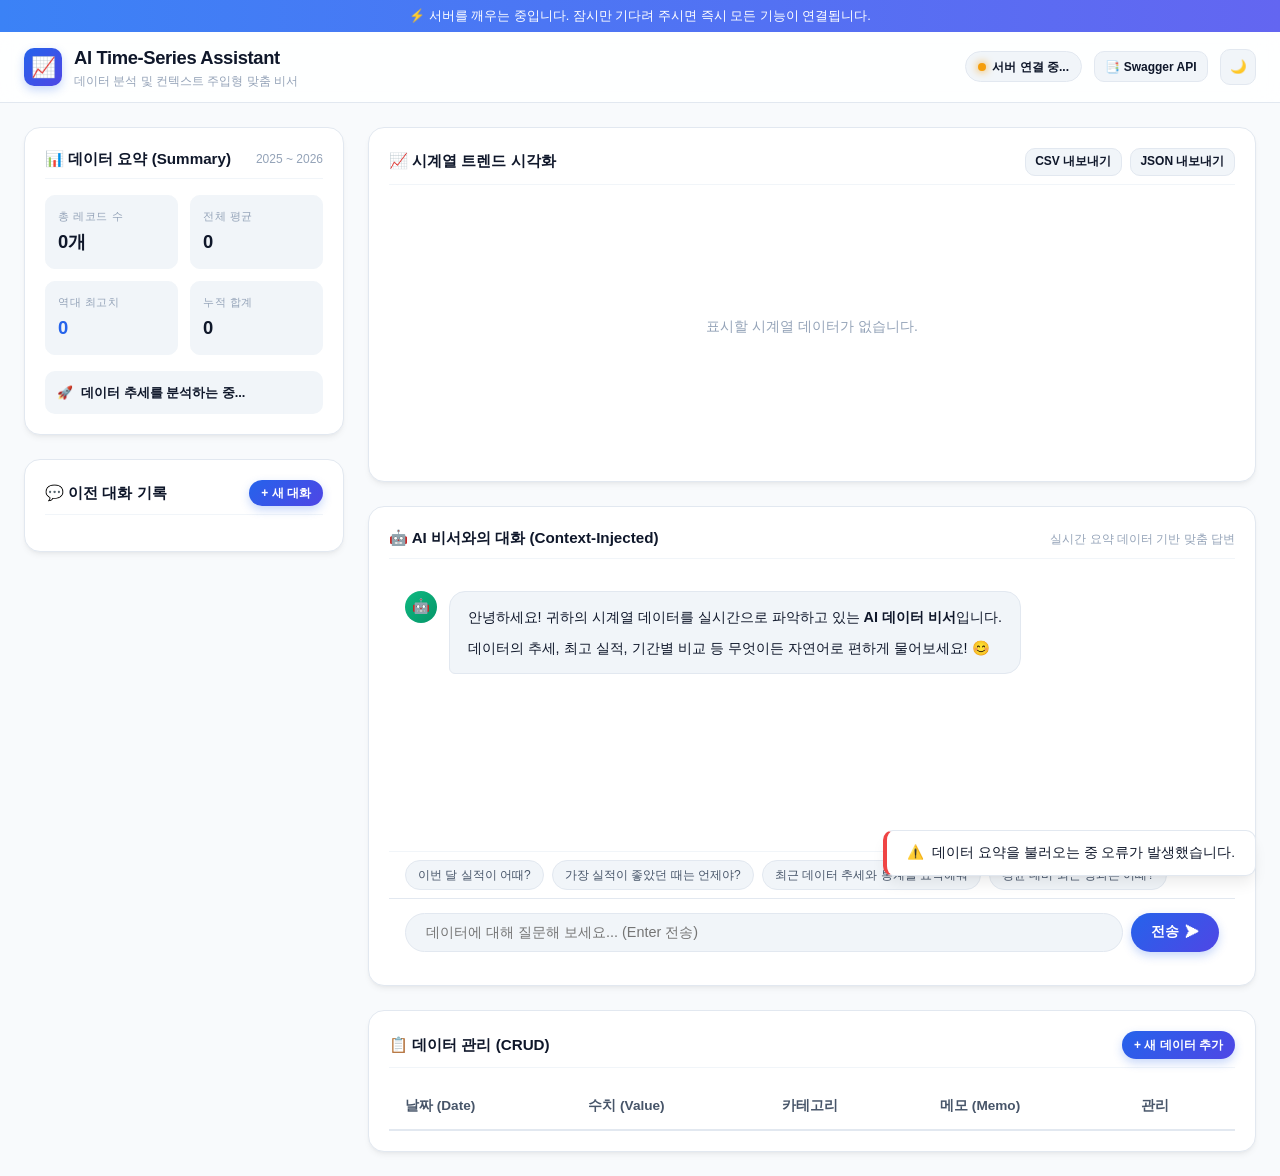
==== M1-2/과제산출물/index.html @ f73e7395 "feat: implement full-stack AI agent assistant project structure with backend APIs and UI dashboard" ====
<!DOCTYPE html>
<html lang="ko" data-theme="light">
<head>
  <meta charset="UTF-8">
  <meta name="viewport" content="width=device-width, initial-scale=1.0">
  <title>Time-Series AI Assistant | 시계열 데이터 기반 맞춤형 AI 비서</title>
  <meta name="description" content="시계열 데이터를 실시간 분석하고 컨텍스트를 주입하여 맞춤형 인사이트와 대화를 제공하는 나만의 AI 비서 서비스">
  <link rel="stylesheet" href="css/style.css">
</head>
<body>

  <!-- 콜드스타트 완화 안내 배너 (Render 무료티어 슬립 대비) -->
  <div class="coldstart-banner" id="coldstartBanner">
    <span>⚡ 서버를 깨우는 중입니다. 잠시만 기다려 주시면 즉시 모든 기능이 연결됩니다.</span>
  </div>

  <!-- 상단 네비게이션 헤더 -->
  <header class="app-header">
    <div class="header-brand">
      <div class="brand-icon">📈</div>
      <div>
        <h1 class="brand-title">AI Time-Series Assistant</h1>
        <div class="brand-subtitle">데이터 분석 및 컨텍스트 주입형 맞춤 비서</div>
      </div>
    </div>
    <div class="header-actions">
      <div class="status-badge" id="serverStatusBadge">
        <span class="status-dot"></span>
        <span>연결 확인 중...</span>
      </div>
      <a href="/docs" target="_blank" class="btn-secondary" style="text-decoration:none; font-size:0.75rem; padding:0.35rem 0.65rem;">
        📑 Swagger API
      </a>
      <button class="btn-icon" id="themeToggleBtn" title="다크/라이트 모드 전환" aria-label="테마 전환">
        🌙
      </button>
    </div>
  </header>

  <!-- 메인 대시보드 컨테이너 -->
  <main class="app-container">
    
    <!-- 좌측 사이드바: 데이터 요약 & 대화 기록 -->
    <aside class="sidebar">
      
      <!-- 1. 데이터 요약 통계 카드 -->
      <section class="card" id="summaryCard">
        <div class="card-header">
          <h2 class="card-title">📊 데이터 요약 (Summary)</h2>
          <span style="font-size:0.75rem; color:var(--text-muted);" id="summaryPeriod">2025 ~ 2026</span>
        </div>

        <div class="metrics-grid">
          <div class="metric-box">
            <div class="metric-label">총 레코드 수</div>
            <div class="metric-value" id="metricCount">0개</div>
          </div>
          <div class="metric-box">
            <div class="metric-label">전체 평균</div>
            <div class="metric-value" id="metricAverage">0</div>
          </div>
          <div class="metric-box">
            <div class="metric-label">역대 최고치</div>
            <div class="metric-value" id="metricMax" style="color:var(--accent-primary);">0</div>
          </div>
          <div class="metric-box">
            <div class="metric-label">누적 합계</div>
            <div class="metric-value" id="metricTotal">0</div>
          </div>
        </div>

        <div class="trend-badge-box" id="trendBadgeBox">
          <span>🚀</span>
          <span id="trendText">데이터 추세를 분석하는 중...</span>
        </div>
      </section>

      <!-- 2. 대화 기록 목록 패널 -->
      <section class="card" id="conversationPanel">
        <div class="card-header">
          <h2 class="card-title">💬 이전 대화 기록</h2>
          <button class="btn-primary" id="newChatBtn" style="padding:0.3rem 0.75rem; font-size:0.75rem;">
            + 새 대화
          </button>
        </div>
        <div class="conversation-list" id="conversationList">
          <!-- 대화 세션 목록이 동적으로 렌더링됩니다 -->
        </div>
      </section>

    </aside>

    <!-- 우측 메인 영역: 시계열 차트, AI 채팅, 데이터 관리 테이블 -->
    <section class="main-content">

      <!-- 3. 시계열 데이터 시각화 차트 -->
      <section class="card">
        <div class="card-header">
          <h2 class="card-title">📈 시계열 트렌드 시각화</h2>
          <div style="display:flex; gap:0.5rem;">
            <button class="btn-secondary" id="exportCsvBtn" style="font-size:0.75rem; padding:0.3rem 0.6rem;">CSV 내보내기</button>
            <button class="btn-secondary" id="exportJsonBtn" style="font-size:0.75rem; padding:0.3rem 0.6rem;">JSON 내보내기</button>
          </div>
        </div>
        <div class="chart-container">
          <canvas id="timeSeriesChart"></canvas>
        </div>
      </section>

      <!-- 4. 데이터 기반 AI 채팅 인터페이스 -->
      <section class="card chat-section">
        <div class="card-header">
          <h2 class="card-title">🤖 AI 비서와의 대화 (Context-Injected)</h2>
          <span style="font-size:0.75rem; color:var(--text-muted);">실시간 요약 데이터 기반 맞춤 답변</span>
        </div>

        <!-- 채팅 메시지 창 -->
        <div class="chat-messages" id="chatMessages">
          <div class="message-bubble assistant">
            <div class="avatar">🤖</div>
            <div class="bubble-content">
              <p>안녕하세요! 귀하의 시계열 데이터를 실시간으로 파악하고 있는 <strong>AI 데이터 비서</strong>입니다.</p>
              <p>데이터의 추세, 최고 실적, 기간별 비교 등 무엇이든 자연어로 편하게 물어보세요! 😊</p>
            </div>
          </div>
        </div>

        <!-- 추천 질문 칩 (Quick Prompt Chips) -->
        <div class="prompt-chips" id="promptChips">
          <button class="chip-btn">이번 달 실적이 어때?</button>
          <button class="chip-btn">가장 실적이 좋았던 때는 언제야?</button>
          <button class="chip-btn">최근 데이터 추세와 통계를 요약해줘</button>
          <button class="chip-btn">평균 대비 최근 성과는 어때?</button>
        </div>

        <!-- 입력창 -->
        <div class="chat-input-box">
          <input type="text" id="chatInput" class="chat-input" placeholder="데이터에 대해 질문해 보세요... (Enter 전송)" autocomplete="off">
          <button class="btn-primary" id="sendBtn">
            <span>전송</span>
            <span>➤</span>
          </button>
        </div>
      </section>

      <!-- 5. 데이터 관리 (CRUD) 테이블 -->
      <section class="card">
        <div class="card-header">
          <h2 class="card-title">📋 데이터 관리 (CRUD)</h2>
          <button class="btn-primary" id="openAddModalBtn" style="font-size:0.75rem; padding:0.35rem 0.75rem;">
            + 새 데이터 추가
          </button>
        </div>

        <div class="data-table-wrapper">
          <table class="data-table">
            <thead>
              <tr>
                <th>날짜 (Date)</th>
                <th>수치 (Value)</th>
                <th>카테고리</th>
                <th>메모 (Memo)</th>
                <th style="width:110px;">관리</th>
              </tr>
            </thead>
            <tbody id="dataTableBody">
              <!-- 데이터 행이 동적으로 렌더링됩니다 -->
            </tbody>
          </table>
        </div>
      </section>

    </section>

  </main>

  <!-- 데이터 추가/수정 모달 -->
  <div class="modal-overlay" id="dataModal">
    <div class="modal-card">
      <div class="card-header">
        <h3 class="card-title" id="dataModalTitle">새 데이터 추가</h3>
        <button class="btn-icon" id="closeModalBtn" style="width:28px; height:28px;">✕</button>
      </div>
      <form id="dataForm">
        <div class="form-group">
          <label for="inputDate">날짜 (YYYY-MM-DD) *</label>
          <input type="date" id="inputDate" class="form-input" required>
        </div>
        <div class="form-group">
          <label for="inputValue">수치 (Value) *</label>
          <input type="number" step="any" id="inputValue" class="form-input" placeholder="예: 850" required>
        </div>
        <div class="form-group">
          <label for="inputCategory">카테고리</label>
          <select id="inputCategory" class="form-input">
            <option value="개발">개발</option>
            <option value="기획">기획</option>
            <option value="설계">설계</option>
            <option value="테스트">테스트</option>
            <option value="UI">UI/UX</option>
            <option value="DB">DB</option>
            <option value="데브옵스">데브옵스</option>
            <option value="문서화">문서화</option>
            <option value="학습">학습</option>
            <option value="일반">일반</option>
          </select>
        </div>
        <div class="form-group">
          <label for="inputMemo">메모 (Memo) *</label>
          <input type="text" id="inputMemo" class="form-input" placeholder="예: 일일 마일스톤 완료" required>
        </div>
        <div class="modal-actions">
          <button type="button" class="btn-secondary" id="cancelModalBtn">취소</button>
          <button type="submit" class="btn-primary">저장하기</button>
        </div>
      </form>
    </div>
  </div>

  <!-- 토스트 알림 컨테이너 -->
  <div class="toast-container" id="toastContainer"></div>

  <!-- 스크립트 로드 -->
  <script src="js/api.js"></script>
  <script src="js/chart.js"></script>
  <script src="js/app.js"></script>
</body>
</html>
---- M1-2/과제산출물/css/style.css ----
/* ==========================================================================
   AI Agent Assistant - Modern Design System (Tokens & Styles)
   ========================================================================== */

:root {
  /* 라이트 테마 변수 */
  --bg-primary: #f8fafc;
  --bg-surface: #ffffff;
  --bg-surface-glass: rgba(255, 255, 255, 0.85);
  --bg-surface-elevated: #ffffff;
  --bg-input: #f1f5f9;
  
  --border-color: #e2e8f0;
  --border-color-light: #f1f5f9;
  --border-focus: #3b82f6;

  --text-primary: #0f172a;
  --text-secondary: #475569;
  --text-muted: #94a3b8;
  --text-on-accent: #ffffff;

  --accent-primary: #2563eb;
  --accent-primary-hover: #1d4ed8;
  --accent-gradient: linear-gradient(135deg, #2563eb 0%, #4f46e5 100%);
  --accent-glow: rgba(37, 99, 235, 0.25);

  --badge-trend-up: #10b981;
  --badge-trend-down: #ef4444;
  --badge-trend-neutral: #64748b;

  --card-shadow: 0 4px 6px -1px rgba(0, 0, 0, 0.05), 0 2px 4px -2px rgba(0, 0, 0, 0.05);
  --card-shadow-lg: 0 10px 15px -3px rgba(0, 0, 0, 0.08), 0 4px 6px -4px rgba(0, 0, 0, 0.05);
  
  --radius-sm: 6px;
  --radius-md: 10px;
  --radius-lg: 16px;
  --radius-full: 9999px;

  --transition-fast: 0.15s ease;
  --transition-normal: 0.25s ease;
}

[data-theme="dark"] {
  /* 다크 테마 변수 */
  --bg-primary: #090d16;
  --bg-surface: #111827;
  --bg-surface-glass: rgba(17, 24, 39, 0.85);
  --bg-surface-elevated: #1f2937;
  --bg-input: #1e293b;

  --border-color: #334155;
  --border-color-light: #1e293b;
  --border-focus: #60a5fa;

  --text-primary: #f8fafc;
  --text-secondary: #cbd5e1;
  --text-muted: #64748b;
  --text-on-accent: #ffffff;

  --accent-primary: #3b82f6;
  --accent-primary-hover: #60a5fa;
  --accent-gradient: linear-gradient(135deg, #3b82f6 0%, #6366f1 100%);
  --accent-glow: rgba(59, 130, 246, 0.35);

  --card-shadow: 0 4px 6px -1px rgba(0, 0, 0, 0.3);
  --card-shadow-lg: 0 10px 20px -3px rgba(0, 0, 0, 0.5);
}

/* -------------------------------------------------------------
   기본 리셋 & 레이아웃
   ------------------------------------------------------------- */
* {
  box-sizing: border-box;
  margin: 0;
  padding: 0;
}

body {
  font-family: -apple-system, BlinkMacSystemFont, "Segoe UI", Roboto, "Helvetica Neue", Arial, sans-serif;
  background-color: var(--bg-primary);
  color: var(--text-primary);
  line-height: 1.5;
  transition: background-color var(--transition-normal), color var(--transition-normal);
  min-height: 100vh;
  display: flex;
  flex-direction: column;
}

/* -------------------------------------------------------------
   상단 네비게이션 헤더 & 알림 배너
   ------------------------------------------------------------- */
.app-header {
  position: sticky;
  top: 0;
  z-index: 100;
  background: var(--bg-surface-glass);
  backdrop-filter: blur(12px);
  border-bottom: 1px solid var(--border-color);
  padding: 0.75rem 1.5rem;
  display: flex;
  align-items: center;
  justify-content: space-between;
}

.header-brand {
  display: flex;
  align-items: center;
  gap: 0.75rem;
}

.brand-icon {
  width: 38px;
  height: 38px;
  background: var(--accent-gradient);
  border-radius: var(--radius-md);
  display: flex;
  align-items: center;
  justify-content: center;
  color: #fff;
  font-size: 1.25rem;
  box-shadow: 0 4px 10px var(--accent-glow);
}

.brand-title {
  font-size: 1.15rem;
  font-weight: 700;
  letter-spacing: -0.02em;
}

.brand-subtitle {
  font-size: 0.75rem;
  color: var(--text-muted);
}

.header-actions {
  display: flex;
  align-items: center;
  gap: 0.75rem;
}

.status-badge {
  display: flex;
  align-items: center;
  gap: 0.4rem;
  font-size: 0.75rem;
  font-weight: 600;
  padding: 0.35rem 0.75rem;
  border-radius: var(--radius-full);
  background: var(--bg-input);
  border: 1px solid var(--border-color);
}

.status-dot {
  width: 8px;
  height: 8px;
  border-radius: 50%;
  background: #10b981;
  box-shadow: 0 0 8px #10b981;
}

.status-dot.loading {
  background: #f59e0b;
  box-shadow: 0 0 8px #f59e0b;
  animation: pulse 1.5s infinite;
}

@keyframes pulse {
  0%, 100% { opacity: 1; }
  50% { opacity: 0.4; }
}

.btn-icon {
  background: var(--bg-input);
  border: 1px solid var(--border-color);
  color: var(--text-secondary);
  width: 36px;
  height: 36px;
  border-radius: var(--radius-md);
  display: flex;
  align-items: center;
  justify-content: center;
  cursor: pointer;
  transition: all var(--transition-fast);
}

.btn-icon:hover {
  background: var(--bg-surface-elevated);
  color: var(--text-primary);
  border-color: var(--border-focus);
}

/* 콜드스타트 안내 바 */
.coldstart-banner {
  background: linear-gradient(90deg, #3b82f6 0%, #6366f1 100%);
  color: #ffffff;
  font-size: 0.8rem;
  padding: 0.4rem 1.5rem;
  text-align: center;
  display: flex;
  align-items: center;
  justify-content: center;
  gap: 0.5rem;
}

/* -------------------------------------------------------------
   메인 대시보드 그리드 레이아웃
   ------------------------------------------------------------- */
.app-container {
  flex: 1;
  max-width: 1440px;
  margin: 0 auto;
  padding: 1.5rem;
  width: 100%;
  display: grid;
  grid-template-columns: 320px 1fr;
  gap: 1.5rem;
}

@media (max-width: 1024px) {
  .app-container {
    grid-template-columns: 1fr;
  }
}

/* -------------------------------------------------------------
   좌측 사이드바: 대화 기록 & 데이터 요약 카드
   ------------------------------------------------------------- */
.sidebar {
  display: flex;
  flex-direction: column;
  gap: 1.5rem;
}

.card {
  background: var(--bg-surface);
  border: 1px solid var(--border-color);
  border-radius: var(--radius-lg);
  box-shadow: var(--card-shadow);
  padding: 1.25rem;
  transition: all var(--transition-fast);
}

.card-header {
  display: flex;
  align-items: center;
  justify-content: space-between;
  margin-bottom: 1rem;
  padding-bottom: 0.5rem;
  border-bottom: 1px solid var(--border-color-light);
}

.card-title {
  font-size: 0.95rem;
  font-weight: 700;
  display: flex;
  align-items: center;
  gap: 0.5rem;
}

/* 통계 요약 메트릭 그리드 */
.metrics-grid {
  display: grid;
  grid-template-columns: repeat(2, 1fr);
  gap: 0.75rem;
  margin-bottom: 1rem;
}

.metric-box {
  background: var(--bg-input);
  border-radius: var(--radius-md);
  padding: 0.75rem;
  border: 1px solid var(--border-color-light);
}

.metric-label {
  font-size: 0.7rem;
  color: var(--text-muted);
  text-transform: uppercase;
  letter-spacing: 0.05em;
}

.metric-value {
  font-size: 1.15rem;
  font-weight: 800;
  margin-top: 0.2rem;
  color: var(--text-primary);
}

.trend-badge-box {
  background: var(--bg-input);
  border-radius: var(--radius-md);
  padding: 0.75rem;
  font-size: 0.8rem;
  display: flex;
  align-items: center;
  gap: 0.5rem;
  font-weight: 600;
}

/* 대화 목록 */
.conversation-list {
  display: flex;
  flex-direction: column;
  gap: 0.5rem;
  max-height: 280px;
  overflow-y: auto;
}

.conversation-item {
  display: flex;
  align-items: center;
  justify-content: space-between;
  padding: 0.65rem 0.85rem;
  background: var(--bg-input);
  border-radius: var(--radius-md);
  cursor: pointer;
  border: 1px solid transparent;
  transition: all var(--transition-fast);
}

.conversation-item:hover, .conversation-item.active {
  background: var(--bg-surface-elevated);
  border-color: var(--accent-primary);
}

.conv-title {
  font-size: 0.85rem;
  font-weight: 500;
  white-space: nowrap;
  overflow: hidden;
  text-overflow: ellipsis;
  max-width: 180px;
}

.conv-date {
  font-size: 0.7rem;
  color: var(--text-muted);
}

.btn-delete-conv {
  background: none;
  border: none;
  color: var(--text-muted);
  cursor: pointer;
  padding: 0.2rem;
  border-radius: var(--radius-sm);
}

.btn-delete-conv:hover {
  color: #ef4444;
}

/* -------------------------------------------------------------
   우측 메인 영역: 차트 + AI 챗봇 + 데이터 테이블
   ------------------------------------------------------------- */
.main-content {
  display: flex;
  flex-direction: column;
  gap: 1.5rem;
}

/* 시계열 차트 영역 */
.chart-container {
  position: relative;
  width: 100%;
  height: 260px;
}

canvas#timeSeriesChart {
  width: 100%;
  height: 100%;
}

/* -------------------------------------------------------------
   AI 채팅 인터페이스
   ------------------------------------------------------------- */
.chat-section {
  display: flex;
  flex-direction: column;
  height: 480px;
}

.chat-messages {
  flex: 1;
  overflow-y: auto;
  padding: 1rem;
  display: flex;
  flex-direction: column;
  gap: 1rem;
}

.message-bubble {
  display: flex;
  gap: 0.75rem;
  max-width: 85%;
  animation: fadeIn 0.3s ease;
}

@keyframes fadeIn {
  from { opacity: 0; transform: translateY(6px); }
  to { opacity: 1; transform: translateY(0); }
}

.message-bubble.user {
  align-self: flex-end;
  flex-direction: row-reverse;
}

.message-bubble.assistant {
  align-self: flex-start;
}

.avatar {
  width: 32px;
  height: 32px;
  border-radius: 50%;
  display: flex;
  align-items: center;
  justify-content: center;
  font-size: 0.9rem;
  flex-shrink: 0;
}

.message-bubble.user .avatar {
  background: var(--accent-primary);
  color: #ffffff;
}

.message-bubble.assistant .avatar {
  background: linear-gradient(135deg, #10b981 0%, #059669 100%);
  color: #ffffff;
}

.bubble-content {
  background: var(--bg-input);
  border-radius: var(--radius-lg);
  padding: 0.85rem 1.1rem;
  font-size: 0.9rem;
  line-height: 1.6;
  border: 1px solid var(--border-color);
}

.message-bubble.user .bubble-content {
  background: var(--accent-gradient);
  color: #ffffff;
  border: none;
  border-bottom-right-radius: var(--radius-sm);
}

.message-bubble.assistant .bubble-content {
  border-bottom-left-radius: var(--radius-sm);
}

.bubble-content p {
  margin-bottom: 0.5rem;
}
.bubble-content p:last-child {
  margin-bottom: 0;
}
.bubble-content ul, .bubble-content ol {
  margin-left: 1.25rem;
  margin-bottom: 0.5rem;
}
.bubble-content code {
  background: rgba(0, 0, 0, 0.15);
  padding: 0.15rem 0.35rem;
  border-radius: 4px;
  font-family: monospace;
}

/* 로딩 애니메이션 */
.thinking-indicator {
  display: flex;
  align-items: center;
  gap: 4px;
  padding: 0.5rem 0.85rem;
}

.thinking-dot {
  width: 6px;
  height: 6px;
  background: var(--text-muted);
  border-radius: 50%;
  animation: bounce 1.4s infinite ease-in-out both;
}

.thinking-dot:nth-child(1) { animation-delay: -0.32s; }
.thinking-dot:nth-child(2) { animation-delay: -0.16s; }

@keyframes bounce {
  0%, 80%, 100% { transform: scale(0); }
  40% { transform: scale(1); }
}

/* 추천 질문 칩 */
.prompt-chips {
  display: flex;
  gap: 0.5rem;
  overflow-x: auto;
  padding: 0.5rem 1rem;
  border-top: 1px solid var(--border-color-light);
}

.chip-btn {
  background: var(--bg-input);
  border: 1px solid var(--border-color);
  color: var(--text-secondary);
  font-size: 0.75rem;
  padding: 0.35rem 0.75rem;
  border-radius: var(--radius-full);
  white-space: nowrap;
  cursor: pointer;
  transition: all var(--transition-fast);
}

.chip-btn:hover {
  background: var(--accent-primary);
  color: #fff;
  border-color: var(--accent-primary);
}

/* 채팅 입력창 */
.chat-input-box {
  display: flex;
  gap: 0.5rem;
  padding: 0.85rem 1rem;
  border-top: 1px solid var(--border-color);
}

.chat-input {
  flex: 1;
  background: var(--bg-input);
  border: 1px solid var(--border-color);
  border-radius: var(--radius-full);
  padding: 0.65rem 1.25rem;
  font-size: 0.9rem;
  color: var(--text-primary);
  outline: none;
  transition: border-color var(--transition-fast);
}

.chat-input:focus {
  border-color: var(--border-focus);
}

.btn-primary {
  background: var(--accent-gradient);
  color: #ffffff;
  border: none;
  border-radius: var(--radius-full);
  padding: 0.65rem 1.25rem;
  font-size: 0.85rem;
  font-weight: 600;
  cursor: pointer;
  display: flex;
  align-items: center;
  gap: 0.4rem;
  box-shadow: 0 4px 10px var(--accent-glow);
  transition: all var(--transition-fast);
}

.btn-primary:hover {
  opacity: 0.92;
  transform: translateY(-1px);
}

.btn-secondary {
  background: var(--bg-input);
  color: var(--text-primary);
  border: 1px solid var(--border-color);
  border-radius: var(--radius-md);
  padding: 0.5rem 1rem;
  font-size: 0.85rem;
  font-weight: 600;
  cursor: pointer;
  transition: all var(--transition-fast);
}

.btn-secondary:hover {
  background: var(--bg-surface-elevated);
  border-color: var(--border-focus);
}

/* -------------------------------------------------------------
   데이터 관리 (CRUD) 테이블 영역
   ------------------------------------------------------------- */
.data-table-wrapper {
  overflow-x: auto;
  max-height: 320px;
}

table.data-table {
  width: 100%;
  border-collapse: collapse;
  font-size: 0.85rem;
  text-align: left;
}

table.data-table th {
  position: sticky;
  top: 0;
  background: var(--bg-surface-elevated);
  padding: 0.75rem 1rem;
  border-bottom: 2px solid var(--border-color);
  color: var(--text-secondary);
  font-weight: 600;
}

table.data-table td {
  padding: 0.65rem 1rem;
  border-bottom: 1px solid var(--border-color-light);
}

table.data-table tr:hover {
  background: var(--bg-input);
}

.table-actions {
  display: flex;
  gap: 0.4rem;
}

.btn-table-action {
  background: none;
  border: 1px solid var(--border-color);
  border-radius: var(--radius-sm);
  padding: 0.25rem 0.5rem;
  font-size: 0.75rem;
  cursor: pointer;
  color: var(--text-secondary);
}

.btn-table-action:hover {
  background: var(--bg-surface-elevated);
  border-color: var(--accent-primary);
  color: var(--accent-primary);
}

.btn-table-action.delete:hover {
  border-color: #ef4444;
  color: #ef4444;
}

/* -------------------------------------------------------------
   모달 다이얼로그 (데이터 등록/수정)
   ------------------------------------------------------------- */
.modal-overlay {
  position: fixed;
  top: 0;
  left: 0;
  width: 100vw;
  height: 100vh;
  background: rgba(0, 0, 0, 0.5);
  backdrop-filter: blur(4px);
  z-index: 1000;
  display: flex;
  align-items: center;
  justify-content: center;
  opacity: 0;
  pointer-events: none;
  transition: opacity var(--transition-fast);
}

.modal-overlay.active {
  opacity: 1;
  pointer-events: auto;
}

.modal-card {
  background: var(--bg-surface);
  border: 1px solid var(--border-color);
  border-radius: var(--radius-lg);
  width: 100%;
  max-width: 440px;
  padding: 1.5rem;
  box-shadow: var(--card-shadow-lg);
  transform: scale(0.95);
  transition: transform var(--transition-fast);
}

.modal-overlay.active .modal-card {
  transform: scale(1);
}

.form-group {
  display: flex;
  flex-direction: column;
  gap: 0.4rem;
  margin-bottom: 1rem;
}

.form-group label {
  font-size: 0.8rem;
  font-weight: 600;
  color: var(--text-secondary);
}

.form-input {
  background: var(--bg-input);
  border: 1px solid var(--border-color);
  border-radius: var(--radius-md);
  padding: 0.65rem 0.85rem;
  font-size: 0.85rem;
  color: var(--text-primary);
  outline: none;
}

.form-input:focus {
  border-color: var(--border-focus);
}

.modal-actions {
  display: flex;
  justify-content: flex-end;
  gap: 0.5rem;
  margin-top: 1.5rem;
}

/* 토스트 알림 */
.toast-container {
  position: fixed;
  bottom: 1.5rem;
  right: 1.5rem;
  z-index: 2000;
  display: flex;
  flex-direction: column;
  gap: 0.5rem;
}

.toast {
  background: var(--bg-surface-elevated);
  border: 1px solid var(--border-color);
  border-left: 4px solid var(--accent-primary);
  color: var(--text-primary);
  padding: 0.75rem 1.25rem;
  border-radius: var(--radius-md);
  box-shadow: var(--card-shadow-lg);
  font-size: 0.85rem;
  display: flex;
  align-items: center;
  gap: 0.5rem;
  animation: slideIn 0.3s ease;
}

@keyframes slideIn {
  from { transform: translateX(100%); opacity: 0; }
  to { transform: translateX(0); opacity: 1; }
}
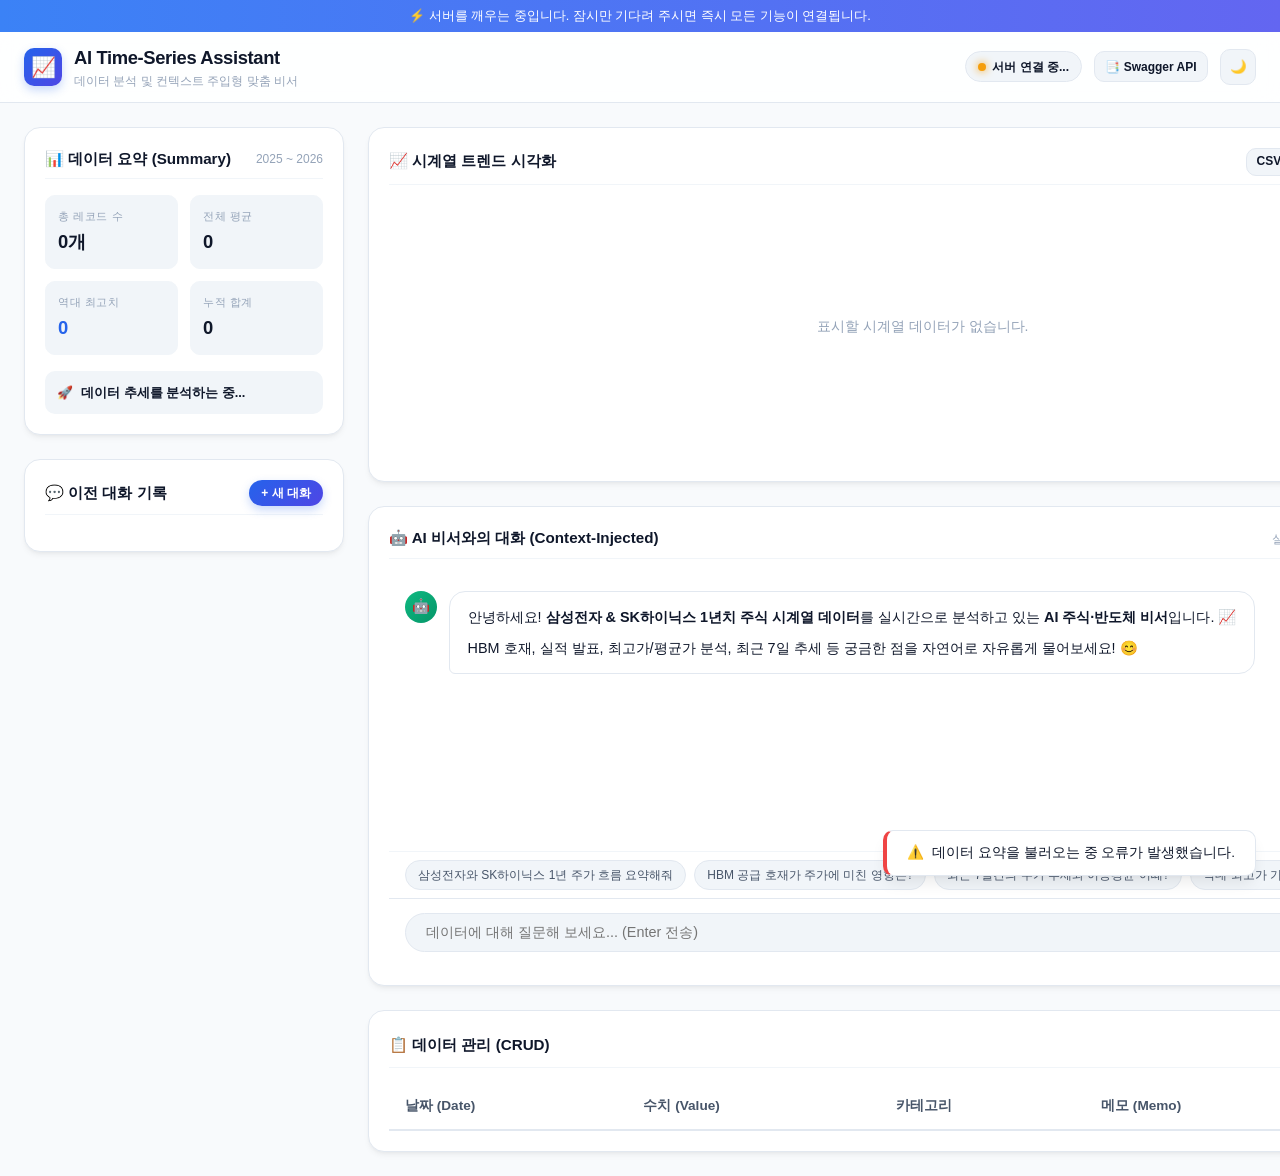
==== commit f9934b62: "feat: update dataset to 1-year Samsung & Hynix stock timeseries" ====
--- a/M1-2/과제산출물/index.html
+++ b/M1-2/과제산출물/index.html
@@ -6,6 +6,12 @@
   <title>Time-Series AI Assistant | 시계열 데이터 기반 맞춤형 AI 비서</title>
   <meta name="description" content="시계열 데이터를 실시간 분석하고 컨텍스트를 주입하여 맞춤형 인사이트와 대화를 제공하는 나만의 AI 비서 서비스">
   <link rel="stylesheet" href="css/style.css">
+  <script>
+    // 배포 환경에서 Render 백엔드 API 주소 연결
+    if (!window.location.origin.includes("localhost") && !window.location.origin.includes("127.0.0.1")) {
+      window.API_BASE_URL = window.API_BASE_URL || "https://codyssey-m1-2.onrender.com";
+    }
+  </script>
 </head>
 <body>
 
@@ -28,7 +34,7 @@
         <span class="status-dot"></span>
         <span>연결 확인 중...</span>
       </div>
-      <a href="/docs" target="_blank" class="btn-secondary" style="text-decoration:none; font-size:0.75rem; padding:0.35rem 0.65rem;">
+      <a href="https://codyssey-m1-2.onrender.com/docs" target="_blank" id="swaggerDocBtn" class="btn-secondary" style="text-decoration:none; font-size:0.75rem; padding:0.35rem 0.65rem;">
         📑 Swagger API
       </a>
       <button class="btn-icon" id="themeToggleBtn" title="다크/라이트 모드 전환" aria-label="테마 전환">
@@ -119,18 +125,18 @@
           <div class="message-bubble assistant">
             <div class="avatar">🤖</div>
             <div class="bubble-content">
-              <p>안녕하세요! 귀하의 시계열 데이터를 실시간으로 파악하고 있는 <strong>AI 데이터 비서</strong>입니다.</p>
-              <p>데이터의 추세, 최고 실적, 기간별 비교 등 무엇이든 자연어로 편하게 물어보세요! 😊</p>
+              <p>안녕하세요! <strong>삼성전자 & SK하이닉스 1년치 주식 시계열 데이터</strong>를 실시간으로 분석하고 있는 <strong>AI 주식·반도체 비서</strong>입니다. 📈</p>
+              <p>HBM 호재, 실적 발표, 최고가/평균가 분석, 최근 7일 추세 등 궁금한 점을 자연어로 자유롭게 물어보세요! 😊</p>
             </div>
           </div>
         </div>
 
         <!-- 추천 질문 칩 (Quick Prompt Chips) -->
         <div class="prompt-chips" id="promptChips">
-          <button class="chip-btn">이번 달 실적이 어때?</button>
-          <button class="chip-btn">가장 실적이 좋았던 때는 언제야?</button>
-          <button class="chip-btn">최근 데이터 추세와 통계를 요약해줘</button>
-          <button class="chip-btn">평균 대비 최근 성과는 어때?</button>
+          <button class="chip-btn">삼성전자와 SK하이닉스 1년 주가 흐름 요약해줘</button>
+          <button class="chip-btn">HBM 공급 호재가 주가에 미친 영향은?</button>
+          <button class="chip-btn">최근 7일간의 주가 추세와 이동평균 어때?</button>
+          <button class="chip-btn">역대 최고가 기록 날짜와 주요 이슈 알려줘</button>
         </div>
 
         <!-- 입력창 -->
--- a/M1-2/과제산출물/css/style.css
+++ b/M1-2/과제산출물/css/style.css
@@ -448,8 +448,27 @@
 }
 
 .message-bubble.assistant .bubble-content {
+  background: var(--bg-surface);
+  color: var(--text-primary);
   border-bottom-left-radius: var(--radius-sm);
 }
+
+/* 실시간 스트리밍 타이핑 커서 */
+.typing-cursor {
+  display: inline-block;
+  color: var(--accent-primary);
+  font-weight: 700;
+  animation: blinkCursor 0.8s infinite;
+  margin-left: 2px;
+  vertical-align: baseline;
+}
+
+@keyframes blinkCursor {
+  0%, 100% { opacity: 1; }
+  50% { opacity: 0; }
+}
+
+
 
 .bubble-content p {
   margin-bottom: 0.5rem;
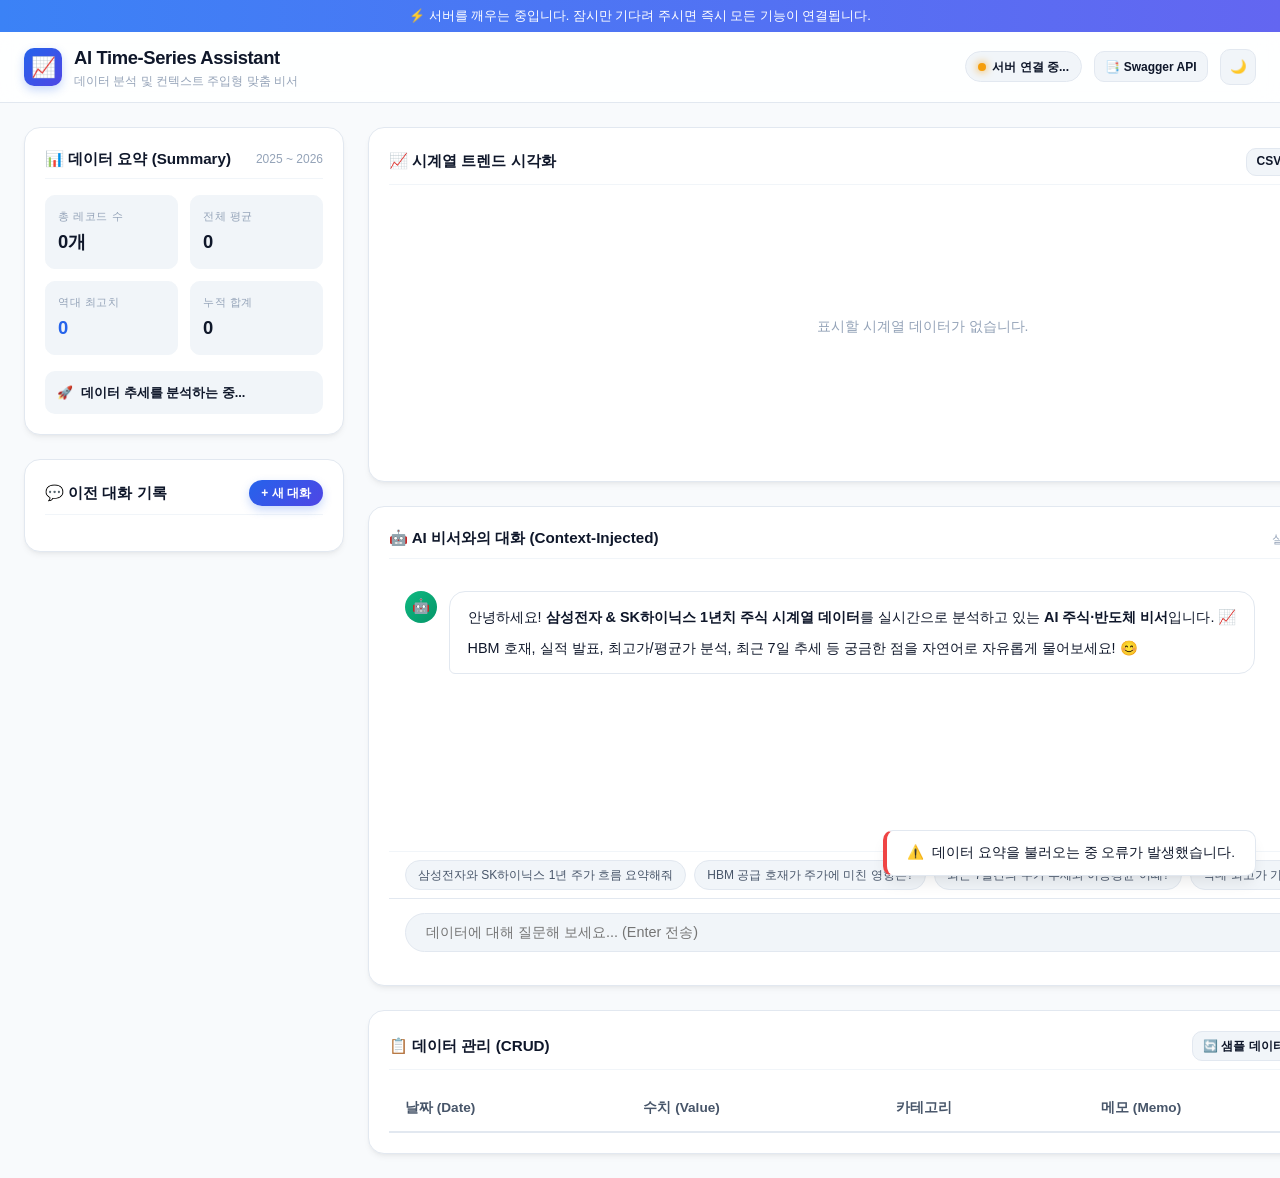
==== commit de9d61ca: "feat: implement core frontend application logic and API integration for data management" ====
--- a/M1-2/과제산출물/index.html
+++ b/M1-2/과제산출물/index.html
@@ -153,9 +153,14 @@
       <section class="card">
         <div class="card-header">
           <h2 class="card-title">📋 데이터 관리 (CRUD)</h2>
-          <button class="btn-primary" id="openAddModalBtn" style="font-size:0.75rem; padding:0.35rem 0.75rem;">
-            + 새 데이터 추가
-          </button>
+          <div style="display:flex; gap:0.5rem;">
+            <button class="btn-secondary" id="reseedDataBtn" style="font-size:0.75rem; padding:0.35rem 0.65rem;" title="Firestore를 최신 샘플 데이터로 동기화/초기화합니다">
+              🔄 샘플 데이터로 리셋
+            </button>
+            <button class="btn-primary" id="openAddModalBtn" style="font-size:0.75rem; padding:0.35rem 0.75rem;">
+              + 새 데이터 추가
+            </button>
+          </div>
         </div>
 
         <div class="data-table-wrapper">
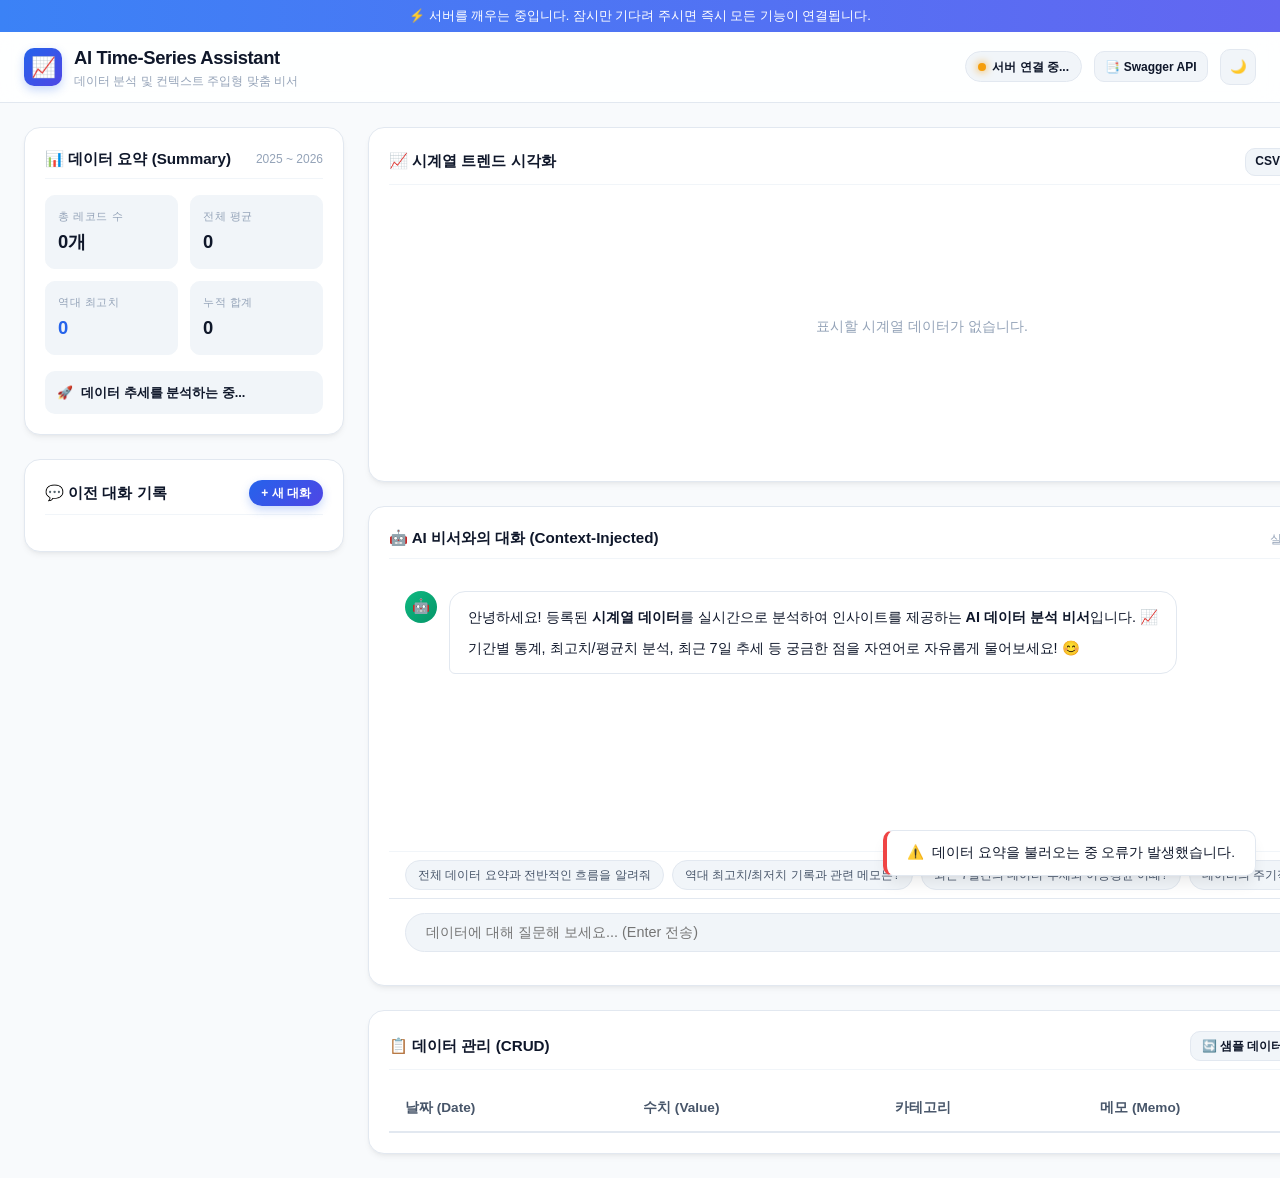
==== commit 631a762b: "feat: implement core frontend UI and integration logic for AI assistant dashboard" ====
--- a/M1-2/과제산출물/index.html
+++ b/M1-2/과제산출물/index.html
@@ -125,18 +125,18 @@
           <div class="message-bubble assistant">
             <div class="avatar">🤖</div>
             <div class="bubble-content">
-              <p>안녕하세요! <strong>삼성전자 & SK하이닉스 1년치 주식 시계열 데이터</strong>를 실시간으로 분석하고 있는 <strong>AI 주식·반도체 비서</strong>입니다. 📈</p>
-              <p>HBM 호재, 실적 발표, 최고가/평균가 분석, 최근 7일 추세 등 궁금한 점을 자연어로 자유롭게 물어보세요! 😊</p>
+              <p>안녕하세요! 등록된 <strong>시계열 데이터</strong>를 실시간으로 분석하여 인사이트를 제공하는 <strong>AI 데이터 분석 비서</strong>입니다. 📈</p>
+              <p>기간별 통계, 최고치/평균치 분석, 최근 7일 추세 등 궁금한 점을 자연어로 자유롭게 물어보세요! 😊</p>
             </div>
           </div>
         </div>
 
         <!-- 추천 질문 칩 (Quick Prompt Chips) -->
         <div class="prompt-chips" id="promptChips">
-          <button class="chip-btn">삼성전자와 SK하이닉스 1년 주가 흐름 요약해줘</button>
-          <button class="chip-btn">HBM 공급 호재가 주가에 미친 영향은?</button>
-          <button class="chip-btn">최근 7일간의 주가 추세와 이동평균 어때?</button>
-          <button class="chip-btn">역대 최고가 기록 날짜와 주요 이슈 알려줘</button>
+          <button class="chip-btn">전체 데이터 요약과 전반적인 흐름을 알려줘</button>
+          <button class="chip-btn">역대 최고치/최저치 기록과 관련 메모는?</button>
+          <button class="chip-btn">최근 7일간의 데이터 추세와 이동평균 어때?</button>
+          <button class="chip-btn">데이터의 주기적 변동이나 특이점이 있어?</button>
         </div>
 
         <!-- 입력창 -->
